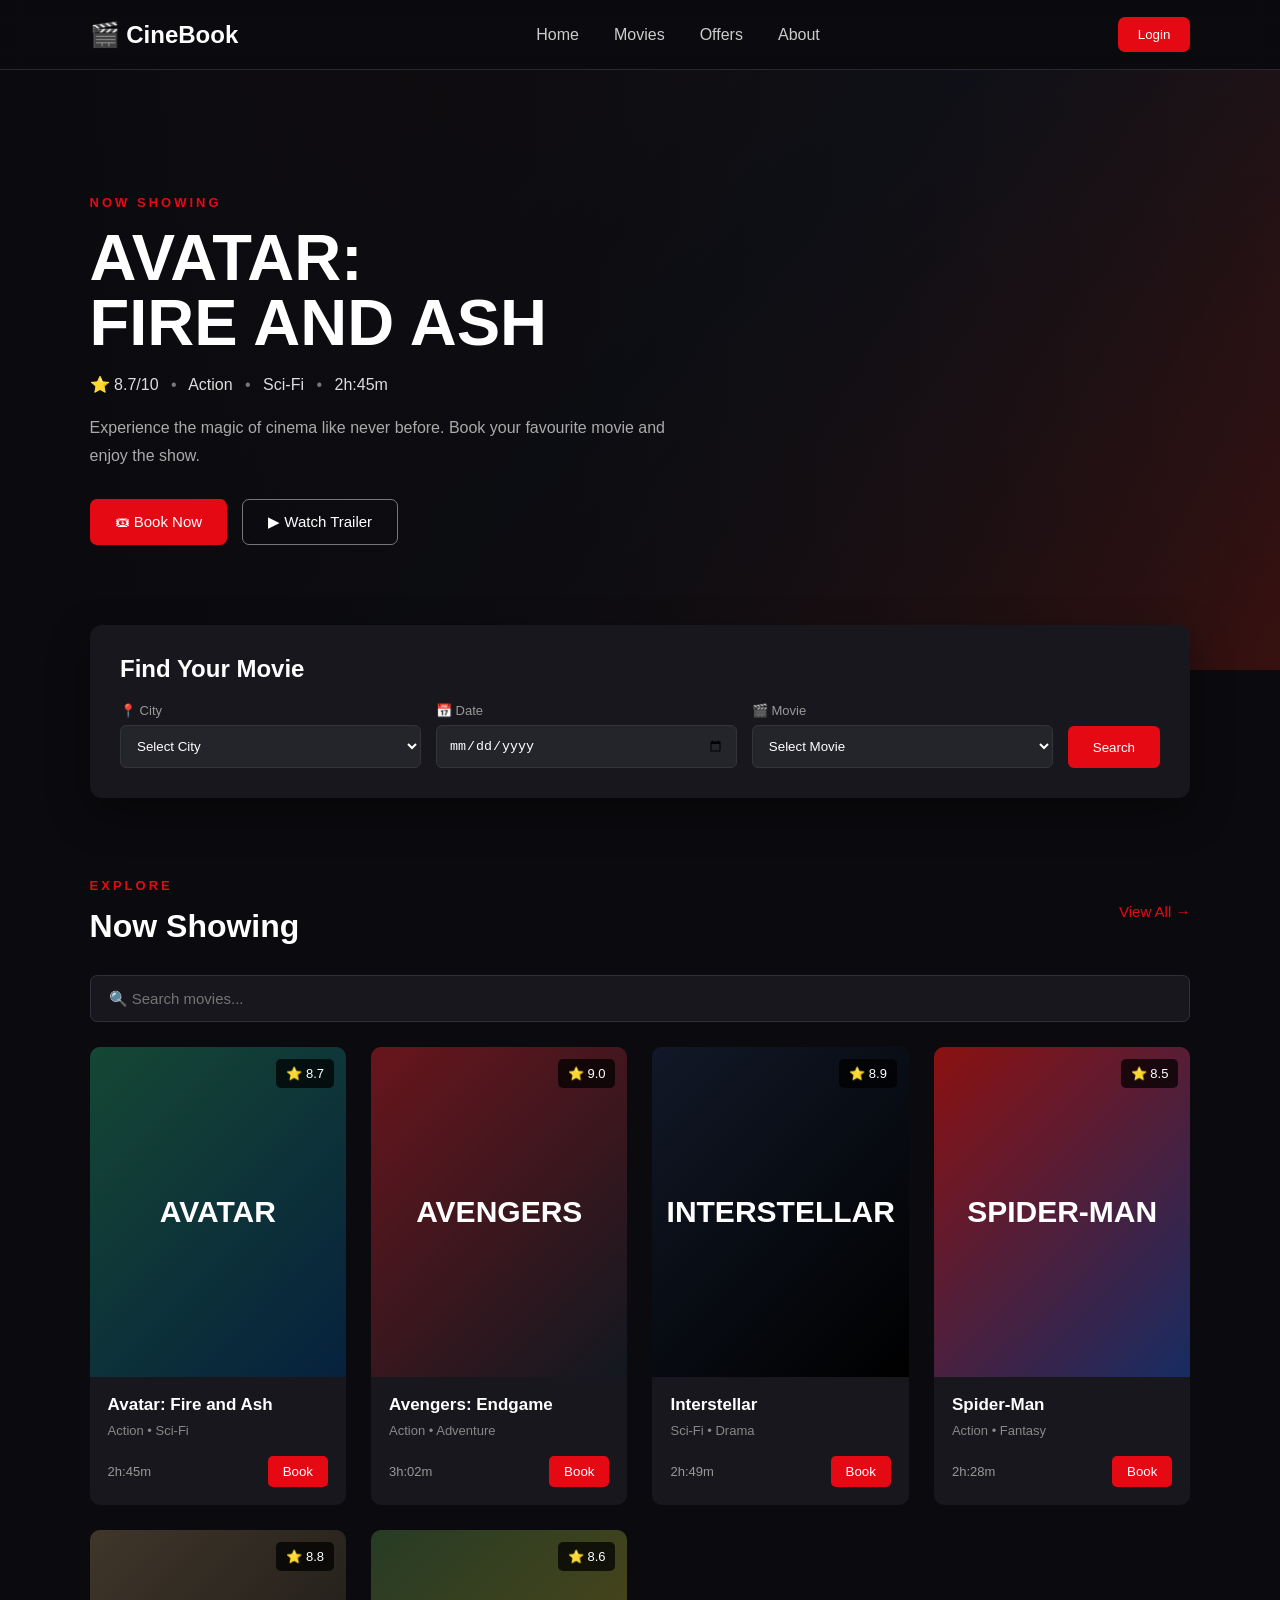
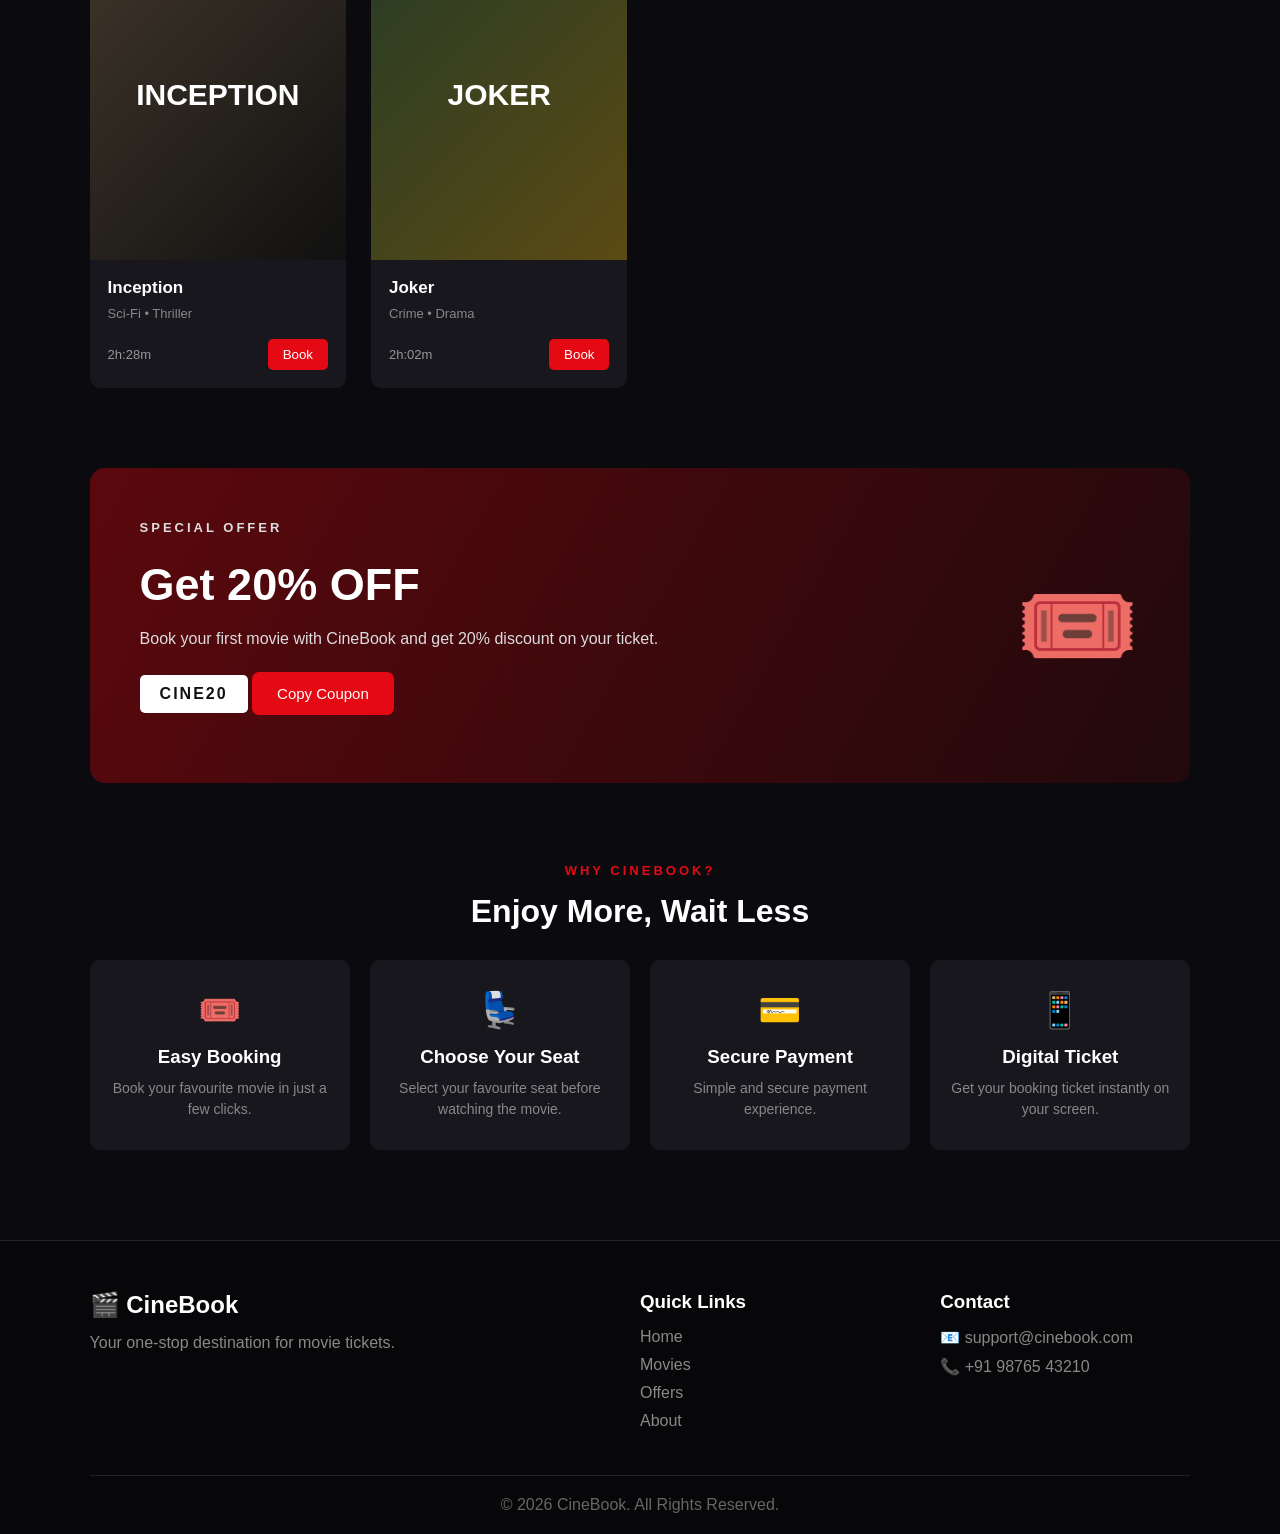
==== index.html @ d0bd79cc "Restart project" ====
<!DOCTYPE html>
<html lang="en">
<head>
    <meta charset="UTF-8">
    <meta name="viewport" content="width=device-width, initial-scale=1.0">
    <title>CineBook - Movie Booking</title>

    <link rel="stylesheet" href="style.css">
</head>

<body>

    <!-- Navbar -->
    <header>
        <nav class="navbar">

            <div class="logo">
                🎬 CineBook
            </div>

            <div class="nav-links" id="navLinks">
                <a href="#home">Home</a>
                <a href="#movies">Movies</a>
                <a href="#offers">Offers</a>
                <a href="#about">About</a>
            </div>

            <div class="nav-right">
                <button class="login-btn">Login</button>

                <button class="menu-btn" onclick="toggleMenu()">
                    ☰
                </button>
            </div>

        </nav>
    </header>


    <!-- Hero Section -->
    <section class="hero" id="home">

        <div class="hero-content">

            <p class="small-title">NOW SHOWING</p>

            <h1>AVATAR:<br>FIRE AND ASH</h1>

            <div class="movie-info">
                ⭐ 8.7/10
                <span>•</span>
                Action
                <span>•</span>
                Sci-Fi
                <span>•</span>
                2h:45m
            </div>

            <p class="hero-text">
                Experience the magic of cinema like never before.
                Book your favourite movie and enjoy the show.
            </p>

            <div class="hero-buttons">
                <button class="primary-btn" onclick="bookMovie('Avatar: Fire and Ash')">
                    🎟 Book Now
                </button>

                <button class="secondary-btn" onclick="openTrailer()">
                    ▶ Watch Trailer
                </button>
            </div>

        </div>

    </section>


    <!-- Search Section -->
    <section class="search-section">

        <h2>Find Your Movie</h2>

        <div class="search-box">

            <div class="input-group">
                <label>📍 City</label>
                <select id="city">
                    <option value="">Select City</option>
                    <option>Bhagalpur</option>
                    <option>Patna</option>
                    <option>Delhi</option>
                    <option>Mumbai</option>
                    <option>Bangalore</option>
                </select>
            </div>


            <div class="input-group">
                <label>📅 Date</label>
                <input type="date" id="date">
            </div>


            <div class="input-group">
                <label>🎬 Movie</label>
                <select id="movieSelect">
                    <option value="">Select Movie</option>
                    <option>Avatar: Fire and Ash</option>
                    <option>Avengers: Endgame</option>
                    <option>Interstellar</option>
                    <option>Spider-Man</option>
                    <option>Inception</option>
                    <option>Joker</option>
                </select>
            </div>


            <button class="search-btn" onclick="findMovie()">
                Search
            </button>

        </div>

    </section>


    <!-- Movies Section -->
    <section class="movies-section" id="movies">

        <div class="section-heading">

            <div>
                <p class="section-small">EXPLORE</p>
                <h2>Now Showing</h2>
            </div>

            <button class="view-all" onclick="showAllMovies()">
                View All →
            </button>

        </div>


        <!-- Movie Search -->
        <div class="movie-search">
            <input
                type="text"
                id="movieSearch"
                placeholder="🔍 Search movies..."
                onkeyup="searchMovies()"
            >
        </div>


        <div class="movie-grid" id="movieGrid">


            <!-- Movie 1 -->
            <div class="movie-card" data-name="Avatar Fire and Ash">

                <div class="poster">

                    <div class="poster-image avatar">
                        <span>AVATAR</span>
                    </div>

                    <div class="rating">
                        ⭐ 8.7
                    </div>

                </div>

                <div class="movie-details">

                    <h3>Avatar: Fire and Ash</h3>

                    <p>Action • Sci-Fi</p>

                    <div class="card-bottom">

                        <span>2h:45m</span>

                        <button onclick="bookMovie('Avatar: Fire and Ash')">
                            Book
                        </button>

                    </div>

                </div>

            </div>


            <!-- Movie 2 -->
            <div class="movie-card" data-name="Avengers Endgame">

                <div class="poster">

                    <div class="poster-image avengers">
                        <span>AVENGERS</span>
                    </div>

                    <div class="rating">
                        ⭐ 9.0
                    </div>

                </div>

                <div class="movie-details">

                    <h3>Avengers: Endgame</h3>

                    <p>Action • Adventure</p>

                    <div class="card-bottom">

                        <span>3h:02m</span>

                        <button onclick="bookMovie('Avengers: Endgame')">
                            Book
                        </button>

                    </div>

                </div>

            </div>


            <!-- Movie 3 -->
            <div class="movie-card" data-name="Interstellar">

                <div class="poster">

                    <div class="poster-image interstellar">
                        <span>INTERSTELLAR</span>
                    </div>

                    <div class="rating">
                        ⭐ 8.9
                    </div>

                </div>

                <div class="movie-details">

                    <h3>Interstellar</h3>

                    <p>Sci-Fi • Drama</p>

                    <div class="card-bottom">

                        <span>2h:49m</span>

                        <button onclick="bookMovie('Interstellar')">
                            Book
                        </button>

                    </div>

                </div>

            </div>


            <!-- Movie 4 -->
            <div class="movie-card" data-name="Spider Man">

                <div class="poster">

                    <div class="poster-image spiderman">
                        <span>SPIDER-MAN</span>
                    </div>

                    <div class="rating">
                        ⭐ 8.5
                    </div>

                </div>

                <div class="movie-details">

                    <h3>Spider-Man</h3>

                    <p>Action • Fantasy</p>

                    <div class="card-bottom">

                        <span>2h:28m</span>

                        <button onclick="bookMovie('Spider-Man')">
                            Book
                        </button>

                    </div>

                </div>

            </div>


            <!-- Movie 5 -->
            <div class="movie-card" data-name="Inception">

                <div class="poster">

                    <div class="poster-image inception">
                        <span>INCEPTION</span>
                    </div>

                    <div class="rating">
                        ⭐ 8.8
                    </div>

                </div>

                <div class="movie-details">

                    <h3>Inception</h3>

                    <p>Sci-Fi • Thriller</p>

                    <div class="card-bottom">

                        <span>2h:28m</span>

                        <button onclick="bookMovie('Inception')">
                            Book
                        </button>

                    </div>

                </div>

            </div>


            <!-- Movie 6 -->
            <div class="movie-card" data-name="Joker">

                <div class="poster">

                    <div class="poster-image joker">
                        <span>JOKER</span>
                    </div>

                    <div class="rating">
                        ⭐ 8.6
                    </div>

                </div>

                <div class="movie-details">

                    <h3>Joker</h3>

                    <p>Crime • Drama</p>

                    <div class="card-bottom">

                        <span>2h:02m</span>

                        <button onclick="bookMovie('Joker')">
                            Book
                        </button>

                    </div>

                </div>

            </div>

        </div>

    </section>


    <!-- Offers -->
    <section class="offers-section" id="offers">

        <div class="offer-content">

            <p class="section-small">SPECIAL OFFER</p>

            <h2>Get 20% OFF</h2>

            <p>
                Book your first movie with CineBook and get
                20% discount on your ticket.
            </p>

            <div class="coupon">
                CINE20
            </div>

            <button class="primary-btn" onclick="copyCoupon()">
                Copy Coupon
            </button>

        </div>

        <div class="offer-icon">
            🎟️
        </div>

    </section>


    <!-- Why CineBook -->
    <section class="features" id="about">

        <div class="section-heading center">

            <div>
                <p class="section-small">WHY CINEBOOK?</p>
                <h2>Enjoy More, Wait Less</h2>
            </div>

        </div>


        <div class="feature-grid">

            <div class="feature-card">
                <div>🎟️</div>
                <h3>Easy Booking</h3>
                <p>
                    Book your favourite movie in just a few clicks.
                </p>
            </div>


            <div class="feature-card">
                <div>💺</div>
                <h3>Choose Your Seat</h3>
                <p>
                    Select your favourite seat before watching the movie.
                </p>
            </div>


            <div class="feature-card">
                <div>💳</div>
                <h3>Secure Payment</h3>
                <p>
                    Simple and secure payment experience.
                </p>
            </div>


            <div class="feature-card">
                <div>📱</div>
                <h3>Digital Ticket</h3>
                <p>
                    Get your booking ticket instantly on your screen.
                </p>
            </div>

        </div>

    </section>


    <!-- Footer -->
    <footer>

        <div class="footer-content">

            <div>
                <h2>🎬 CineBook</h2>

                <p>
                    Your one-stop destination for movie tickets.
                </p>
            </div>


            <div>
                <h3>Quick Links</h3>

                <a href="#home">Home</a>
                <a href="#movies">Movies</a>
                <a href="#offers">Offers</a>
                <a href="#about">About</a>
            </div>


            <div>
                <h3>Contact</h3>

                <p>📧 support@cinebook.com</p>
                <p>📞 +91 98765 43210</p>
            </div>

        </div>


        <div class="copyright">
            © 2026 CineBook. All Rights Reserved.
        </div>

    </footer>


    <!-- Trailer Popup -->
    <div class="modal" id="trailerModal">

        <div class="modal-content">

            <button class="close-btn" onclick="closeTrailer()">
                ×
            </button>

            <div class="trailer-box">
                ▶
            </div>

            <h2>Avatar: Fire and Ash</h2>

            <p>
                Trailer preview will be available here.
            </p>

        </div>

    </div>


    <script src="script.js"></script>

</body>
</html>
---- style.css ----
* {
    margin: 0;
    padding: 0;
    box-sizing: border-box;
}

html {
    scroll-behavior: smooth;
}

body {
    font-family: Arial, sans-serif;
    background: #0b0b0f;
    color: white;
}


/* Navbar */

header {
    position: sticky;
    top: 0;
    z-index: 1000;
    background: #0b0b0fee;
    backdrop-filter: blur(10px);
}

.navbar {
    height: 70px;
    display: flex;
    align-items: center;
    justify-content: space-between;
    padding: 0 7%;
    border-bottom: 1px solid #29292f;
}

.logo {
    font-size: 24px;
    font-weight: bold;
}

.nav-links {
    display: flex;
    gap: 35px;
}

.nav-links a {
    color: #cccccc;
    text-decoration: none;
    transition: 0.3s;
}

.nav-links a:hover {
    color: #e50914;
}

.nav-right {
    display: flex;
    align-items: center;
    gap: 15px;
}

.login-btn {
    background: #e50914;
    border: none;
    color: white;
    padding: 10px 20px;
    border-radius: 7px;
    cursor: pointer;
}

.menu-btn {
    display: none;
    background: none;
    border: none;
    color: white;
    font-size: 25px;
    cursor: pointer;
}


/* Hero */

.hero {
    min-height: 600px;
    display: flex;
    align-items: center;
    padding: 80px 7%;

    background:
        linear-gradient(
            90deg,
            #0b0b0f 5%,
            #0b0b0fcc 45%,
            #0b0b0f33 100%
        ),
        linear-gradient(
            135deg,
            #30140e,
            #11151d 50%,
            #42120f
        );
}

.hero-content {
    max-width: 600px;
}

.small-title,
.section-small {
    color: #e50914;
    font-size: 13px;
    font-weight: bold;
    letter-spacing: 3px;
    margin-bottom: 15px;
}

.hero h1 {
    font-size: 65px;
    line-height: 1;
    margin-bottom: 20px;
}

.movie-info {
    color: #dddddd;
    margin-bottom: 20px;
}

.movie-info span {
    margin: 0 8px;
    color: #777777;
}

.hero-text {
    color: #aaaaaa;
    line-height: 1.7;
    margin-bottom: 30px;
}

.hero-buttons {
    display: flex;
    gap: 15px;
}

.primary-btn,
.secondary-btn {
    padding: 13px 25px;
    border-radius: 7px;
    cursor: pointer;
    font-size: 15px;
}

.primary-btn {
    background: #e50914;
    color: white;
    border: none;
}

.primary-btn:hover {
    background: #b80710;
}

.secondary-btn {
    background: transparent;
    color: white;
    border: 1px solid #777777;
}

.secondary-btn:hover {
    background: white;
    color: black;
}


/* Search */

.search-section {
    width: 86%;
    max-width: 1100px;
    margin: -45px auto 80px;
    background: #17171d;
    padding: 30px;
    border-radius: 12px;
    position: relative;
    box-shadow: 0 15px 40px #00000066;
}

.search-section h2 {
    margin-bottom: 20px;
}

.search-box {
    display: grid;
    grid-template-columns: 1fr 1fr 1fr auto;
    gap: 15px;
}

.input-group label {
    display: block;
    color: #999999;
    font-size: 13px;
    margin-bottom: 7px;
}

.input-group select,
.input-group input {
    width: 100%;
    background: #24242b;
    color: white;
    border: 1px solid #33333a;
    padding: 12px;
    border-radius: 6px;
}

.search-btn {
    align-self: end;
    height: 42px;
    background: #e50914;
    border: none;
    color: white;
    padding: 0 25px;
    border-radius: 6px;
    cursor: pointer;
}


/* Movies */

.movies-section {
    width: 86%;
    max-width: 1200px;
    margin: auto;
    padding-bottom: 80px;
}

.section-heading {
    display: flex;
    justify-content: space-between;
    align-items: center;
    margin-bottom: 30px;
}

.section-heading h2 {
    font-size: 32px;
}

.view-all {
    background: transparent;
    border: none;
    color: #e50914;
    cursor: pointer;
    font-size: 15px;
}

.movie-search {
    margin-bottom: 25px;
}

.movie-search input {
    width: 100%;
    background: #17171d;
    color: white;
    border: 1px solid #303038;
    padding: 14px 18px;
    border-radius: 7px;
    font-size: 15px;
    outline: none;
}

.movie-grid {
    display: grid;
    grid-template-columns: repeat(4, 1fr);
    gap: 25px;
}

.movie-card {
    background: #17171d;
    border-radius: 10px;
    overflow: hidden;
    transition: 0.3s;
}

.movie-card:hover {
    transform: translateY(-8px);
    box-shadow: 0 15px 30px #00000066;
}

.poster {
    position: relative;
}

.poster-image {
    height: 330px;
    display: flex;
    align-items: center;
    justify-content: center;
    text-align: center;
    font-size: 30px;
    font-weight: bold;
    padding: 20px;
}

.avatar {
    background: linear-gradient(135deg, #154734, #06213d);
}

.avengers {
    background: linear-gradient(135deg, #69151c, #121820);
}

.interstellar {
    background: linear-gradient(135deg, #111827, #000000);
}

.spiderman {
    background: linear-gradient(135deg, #8b1111, #172c63);
}

.inception {
    background: linear-gradient(135deg, #40362a, #111111);
}

.joker {
    background: linear-gradient(135deg, #273c25, #5b4a14);
}

.rating {
    position: absolute;
    top: 12px;
    right: 12px;
    background: #000000bb;
    padding: 7px 10px;
    border-radius: 5px;
    font-size: 13px;
}

.movie-details {
    padding: 18px;
}

.movie-details h3 {
    margin-bottom: 8px;
    font-size: 17px;
}

.movie-details p {
    color: #888888;
    font-size: 13px;
}

.card-bottom {
    margin-top: 18px;
    display: flex;
    justify-content: space-between;
    align-items: center;
}

.card-bottom span {
    color: #999999;
    font-size: 13px;
}

.card-bottom button {
    background: #e50914;
    color: white;
    border: none;
    padding: 8px 15px;
    border-radius: 5px;
    cursor: pointer;
}


/* Offers */

.offers-section {
    width: 86%;
    max-width: 1200px;
    margin: 0 auto 80px;
    padding: 50px;
    background: linear-gradient(120deg, #5b080d, #21090c);
    border-radius: 15px;

    display: flex;
    justify-content: space-between;
    align-items: center;
}

.offer-content {
    max-width: 600px;
}

.offer-content h2 {
    font-size: 45px;
    margin-bottom: 15px;
}

.offer-content p {
    color: #dddddd;
    line-height: 1.6;
    margin-bottom: 20px;
}

.coupon {
    display: inline-block;
    background: white;
    color: #111111;
    padding: 10px 20px;
    border-radius: 5px;
    font-weight: bold;
    letter-spacing: 2px;
    margin-bottom: 20px;
}

.offer-icon {
    font-size: 100px;
}


/* Features */

.features {
    width: 86%;
    max-width: 1200px;
    margin: auto;
    padding-bottom: 90px;
}

.center {
    justify-content: center;
    text-align: center;
}

.feature-grid {
    display: grid;
    grid-template-columns: repeat(4, 1fr);
    gap: 20px;
}

.feature-card {
    background: #17171d;
    padding: 30px 20px;
    text-align: center;
    border-radius: 10px;
}

.feature-card > div {
    font-size: 35px;
    margin-bottom: 15px;
}

.feature-card h3 {
    margin-bottom: 10px;
}

.feature-card p {
    color: #888888;
    line-height: 1.5;
    font-size: 14px;
}


/* Footer */

footer {
    background: #070709;
    border-top: 1px solid #25252a;
    padding: 50px 7% 20px;
}

.footer-content {
    display: grid;
    grid-template-columns: 2fr 1fr 1fr;
    gap: 50px;
}

.footer-content h2 {
    margin-bottom: 15px;
}

.footer-content h3 {
    margin-bottom: 15px;
}

.footer-content p,
.footer-content a {
    color: #888888;
    margin-bottom: 10px;
    display: block;
    text-decoration: none;
}

.footer-content a:hover {
    color: #e50914;
}

.copyright {
    border-top: 1px solid #222222;
    margin-top: 35px;
    padding-top: 20px;
    text-align: center;
    color: #666666;
}


/* Modal */

.modal {
    display: none;
    position: fixed;
    z-index: 2000;
    inset: 0;
    background: #000000dd;

    align-items: center;
    justify-content: center;
}

.modal-content {
    background: #17171d;
    width: 90%;
    max-width: 700px;
    padding: 30px;
    border-radius: 12px;
    position: relative;
}

.close-btn {
    position: absolute;
    right: 15px;
    top: 10px;
    background: none;
    border: none;
    color: white;
    font-size: 30px;
    cursor: pointer;
}

.trailer-box {
    height: 350px;
    background: #050505;
    display: flex;
    align-items: center;
    justify-content: center;
    font-size: 70px;
    margin-bottom: 20px;
}


/* Responsive */

@media (max-width: 900px) {

    .nav-links {
        display: none;
        position: absolute;
        top: 70px;
        left: 0;
        width: 100%;
        background: #111116;
        flex-direction: column;
        padding: 25px;
        gap: 20px;
    }

    .nav-links.active {
        display: flex;
    }

    .menu-btn {
        display: block;
    }

    .hero h1 {
        font-size: 48px;
    }

    .search-box {
        grid-template-columns: 1fr 1fr;
    }

    .movie-grid {
        grid-template-columns: repeat(2, 1fr);
    }

    .feature-grid {
        grid-template-columns: repeat(2, 1fr);
    }
}


@media (max-width: 600px) {

    .navbar {
        padding: 0 5%;
    }

    .login-btn {
        display: none;
    }

    .hero {
        min-height: 550px;
        padding: 60px 5%;
    }

    .hero h1 {
        font-size: 38px;
    }

    .hero-buttons {
        flex-direction: column;
    }

    .search-section {
        width: 90%;
        margin-top: -30px;
    }

    .search-box {
        grid-template-columns: 1fr;
    }

    .movies-section,
    .features {
        width: 90%;
    }

    .movie-grid {
        grid-template-columns: 1fr 1fr;
        gap: 12px;
    }

    .poster-image {
        height: 240px;
        font-size: 20px;
    }

    .movie-details {
        padding: 12px;
    }

    .movie-details h3 {
        font-size: 14px;
    }

    .offers-section {
        width: 90%;
        padding: 30px;
    }

    .offer-content h2 {
        font-size: 35px;
    }

    .offer-icon {
        display: none;
    }

    .feature-grid {
        grid-template-columns: 1fr;
    }

    .footer-content {
        grid-template-columns: 1fr;
    }
}
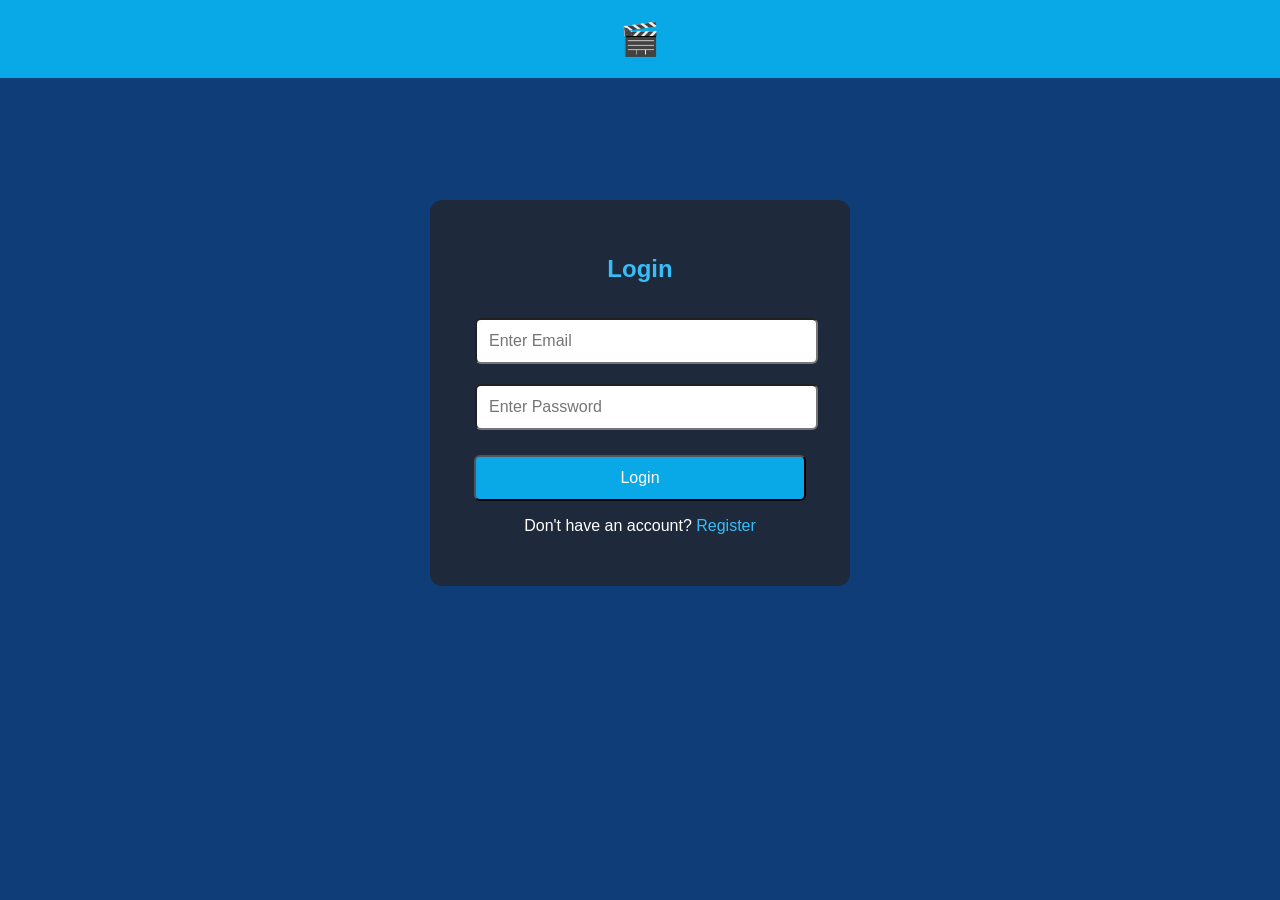
==== commit b6a4746e: "Create index.html" ====
--- a/index.html
+++ b/index.html
@@ -3,531 +3,99 @@
 <head>
     <meta charset="UTF-8">
     <meta name="viewport" content="width=device-width, initial-scale=1.0">
-    <title>CineBook - Movie Booking</title>
+    <title>Login-movie booking and reviews</title>
 
-    <link rel="stylesheet" href="style.css">
+    <style>
+        body {
+            margin: 0;  /*removes default space around the webpage*/
+            font-family: Arial, sans-serif;   /*sets font style of the webpage*/
+            background-color: #0F3D78;   /*it sets main webpage background to darkblue*/
+            color: white;    /*it sets text colour to white*/
+        }
+
+        header {
+            background-color: #08A9E6;   
+            text-align: center;
+            padding: 20px;   /*it sets 20px of space inside the header ,around its content*/
+        }
+        header h1 {margin:0}   /*removes default margin around the heading*/
+
+        .login-container { /*its main purpose is to place the login box at the center of the webpage*/
+            display: flex;  /* */
+            justify-content: center; /* it places login box horizontally center */
+            align-items: center;  /*vertically center*/
+            min-height: 70vh; /* vh-viewport heught ,it sets 70 percent of the browser height*/
+        }
+
+        .login-box {
+            background-color: #1E293B;
+            width: 350px;
+            padding: 35px;
+            border-radius: 12px;  /*it makes corners of the box rounded*/ 
+            text-align: center;
+        }
+
+        .login-box h2 {
+            color: #38BDF8;
+            margin-bottom: 25px;  /*it sets 25px of space below h2 to seperate it from email field*/
+        }
+
+        .login-box input {
+            width: 90%;
+            padding: 12px;
+            margin: 10px;  /*gives 10 px of space between the input fields */  
+            border-radius: 6px;  
+            font-size: 16px;}
+
+        .login-box button {
+            width: 95%;
+            padding: 12px;
+            margin-top: 15px;
+            background-color: #08A9E6;
+            color: white;
+            border-radius: 6px;
+            font-size: 16px;
+            cursor: pointer;
+        }
+
+        .login-box button:hover {
+            background-color: #38BDF8;  /*if we move cursor over the button it changes its colour */
+        }
+
+        .login-box a {
+            color: #38BDF8;
+            text-decoration: none; /*removes underline from the link */
+        }
+    </style>
 </head>
 
 <body>
 
-    <!-- Navbar -->
     <header>
-        <nav class="navbar">
-
-            <div class="logo">
-                🎬 CineBook
-            </div>
-
-            <div class="nav-links" id="navLinks">
-                <a href="#home">Home</a>
-                <a href="#movies">Movies</a>
-                <a href="#offers">Offers</a>
-                <a href="#about">About</a>
-            </div>
-
-            <div class="nav-right">
-                <button class="login-btn">Login</button>
-
-                <button class="menu-btn" onclick="toggleMenu()">
-                    ☰
-                </button>
-            </div>
-
-        </nav>
+       <h1>🎬</h1>
     </header>
 
+    <div class="login-container">
 
-    <!-- Hero Section -->
-    <section class="hero" id="home">
+        <div class="login-box">
 
-        <div class="hero-content">
+            <h2>Login</h2>
 
-            <p class="small-title">NOW SHOWING</p>
+            <form>
+                <input type="email" placeholder="Enter Email" required>
 
-            <h1>AVATAR:<br>FIRE AND ASH</h1>
+                <input type="password" placeholder="Enter Password" required>
 
-            <div class="movie-info">
-                ⭐ 8.7/10
-                <span>•</span>
-                Action
-                <span>•</span>
-                Sci-Fi
-                <span>•</span>
-                2h:45m
-            </div>
+                <button type="submit">Login</button>
+            </form>
 
-            <p class="hero-text">
-                Experience the magic of cinema like never before.
-                Book your favourite movie and enjoy the show.
-            </p>
-
-            <div class="hero-buttons">
-                <button class="primary-btn" onclick="bookMovie('Avatar: Fire and Ash')">
-                    🎟 Book Now
-                </button>
-
-                <button class="secondary-btn" onclick="openTrailer()">
-                    ▶ Watch Trailer
-                </button>
-            </div>
-
-        </div>
-
-    </section>
-
-
-    <!-- Search Section -->
-    <section class="search-section">
-
-        <h2>Find Your Movie</h2>
-
-        <div class="search-box">
-
-            <div class="input-group">
-                <label>📍 City</label>
-                <select id="city">
-                    <option value="">Select City</option>
-                    <option>Bhagalpur</option>
-                    <option>Patna</option>
-                    <option>Delhi</option>
-                    <option>Mumbai</option>
-                    <option>Bangalore</option>
-                </select>
-            </div>
-
-
-            <div class="input-group">
-                <label>📅 Date</label>
-                <input type="date" id="date">
-            </div>
-
-
-            <div class="input-group">
-                <label>🎬 Movie</label>
-                <select id="movieSelect">
-                    <option value="">Select Movie</option>
-                    <option>Avatar: Fire and Ash</option>
-                    <option>Avengers: Endgame</option>
-                    <option>Interstellar</option>
-                    <option>Spider-Man</option>
-                    <option>Inception</option>
-                    <option>Joker</option>
-                </select>
-            </div>
-
-
-            <button class="search-btn" onclick="findMovie()">
-                Search
-            </button>
-
-        </div>
-
-    </section>
-
-
-    <!-- Movies Section -->
-    <section class="movies-section" id="movies">
-
-        <div class="section-heading">
-
-            <div>
-                <p class="section-small">EXPLORE</p>
-                <h2>Now Showing</h2>
-            </div>
-
-            <button class="view-all" onclick="showAllMovies()">
-                View All →
-            </button>
-
-        </div>
-
-
-        <!-- Movie Search -->
-        <div class="movie-search">
-            <input
-                type="text"
-                id="movieSearch"
-                placeholder="🔍 Search movies..."
-                onkeyup="searchMovies()"
-            >
-        </div>
-
-
-        <div class="movie-grid" id="movieGrid">
-
-
-            <!-- Movie 1 -->
-            <div class="movie-card" data-name="Avatar Fire and Ash">
-
-                <div class="poster">
-
-                    <div class="poster-image avatar">
-                        <span>AVATAR</span>
-                    </div>
-
-                    <div class="rating">
-                        ⭐ 8.7
-                    </div>
-
-                </div>
-
-                <div class="movie-details">
-
-                    <h3>Avatar: Fire and Ash</h3>
-
-                    <p>Action • Sci-Fi</p>
-
-                    <div class="card-bottom">
-
-                        <span>2h:45m</span>
-
-                        <button onclick="bookMovie('Avatar: Fire and Ash')">
-                            Book
-                        </button>
-
-                    </div>
-
-                </div>
-
-            </div>
-
-
-            <!-- Movie 2 -->
-            <div class="movie-card" data-name="Avengers Endgame">
-
-                <div class="poster">
-
-                    <div class="poster-image avengers">
-                        <span>AVENGERS</span>
-                    </div>
-
-                    <div class="rating">
-                        ⭐ 9.0
-                    </div>
-
-                </div>
-
-                <div class="movie-details">
-
-                    <h3>Avengers: Endgame</h3>
-
-                    <p>Action • Adventure</p>
-
-                    <div class="card-bottom">
-
-                        <span>3h:02m</span>
-
-                        <button onclick="bookMovie('Avengers: Endgame')">
-                            Book
-                        </button>
-
-                    </div>
-
-                </div>
-
-            </div>
-
-
-            <!-- Movie 3 -->
-            <div class="movie-card" data-name="Interstellar">
-
-                <div class="poster">
-
-                    <div class="poster-image interstellar">
-                        <span>INTERSTELLAR</span>
-                    </div>
-
-                    <div class="rating">
-                        ⭐ 8.9
-                    </div>
-
-                </div>
-
-                <div class="movie-details">
-
-                    <h3>Interstellar</h3>
-
-                    <p>Sci-Fi • Drama</p>
-
-                    <div class="card-bottom">
-
-                        <span>2h:49m</span>
-
-                        <button onclick="bookMovie('Interstellar')">
-                            Book
-                        </button>
-
-                    </div>
-
-                </div>
-
-            </div>
-
-
-            <!-- Movie 4 -->
-            <div class="movie-card" data-name="Spider Man">
-
-                <div class="poster">
-
-                    <div class="poster-image spiderman">
-                        <span>SPIDER-MAN</span>
-                    </div>
-
-                    <div class="rating">
-                        ⭐ 8.5
-                    </div>
-
-                </div>
-
-                <div class="movie-details">
-
-                    <h3>Spider-Man</h3>
-
-                    <p>Action • Fantasy</p>
-
-                    <div class="card-bottom">
-
-                        <span>2h:28m</span>
-
-                        <button onclick="bookMovie('Spider-Man')">
-                            Book
-                        </button>
-
-                    </div>
-
-                </div>
-
-            </div>
-
-
-            <!-- Movie 5 -->
-            <div class="movie-card" data-name="Inception">
-
-                <div class="poster">
-
-                    <div class="poster-image inception">
-                        <span>INCEPTION</span>
-                    </div>
-
-                    <div class="rating">
-                        ⭐ 8.8
-                    </div>
-
-                </div>
-
-                <div class="movie-details">
-
-                    <h3>Inception</h3>
-
-                    <p>Sci-Fi • Thriller</p>
-
-                    <div class="card-bottom">
-
-                        <span>2h:28m</span>
-
-                        <button onclick="bookMovie('Inception')">
-                            Book
-                        </button>
-
-                    </div>
-
-                </div>
-
-            </div>
-
-
-            <!-- Movie 6 -->
-            <div class="movie-card" data-name="Joker">
-
-                <div class="poster">
-
-                    <div class="poster-image joker">
-                        <span>JOKER</span>
-                    </div>
-
-                    <div class="rating">
-                        ⭐ 8.6
-                    </div>
-
-                </div>
-
-                <div class="movie-details">
-
-                    <h3>Joker</h3>
-
-                    <p>Crime • Drama</p>
-
-                    <div class="card-bottom">
-
-                        <span>2h:02m</span>
-
-                        <button onclick="bookMovie('Joker')">
-                            Book
-                        </button>
-
-                    </div>
-
-                </div>
-
-            </div>
-
-        </div>
-
-    </section>
-
-
-    <!-- Offers -->
-    <section class="offers-section" id="offers">
-
-        <div class="offer-content">
-
-            <p class="section-small">SPECIAL OFFER</p>
-
-            <h2>Get 20% OFF</h2>
-
-            <p>
-                Book your first movie with CineBook and get
-                20% discount on your ticket.
-            </p>
-
-            <div class="coupon">
-                CINE20
-            </div>
-
-            <button class="primary-btn" onclick="copyCoupon()">
-                Copy Coupon
-            </button>
-
-        </div>
-
-        <div class="offer-icon">
-            🎟️
-        </div>
-
-    </section>
-
-
-    <!-- Why CineBook -->
-    <section class="features" id="about">
-
-        <div class="section-heading center">
-
-            <div>
-                <p class="section-small">WHY CINEBOOK?</p>
-                <h2>Enjoy More, Wait Less</h2>
-            </div>
-
-        </div>
-
-
-        <div class="feature-grid">
-
-            <div class="feature-card">
-                <div>🎟️</div>
-                <h3>Easy Booking</h3>
-                <p>
-                    Book your favourite movie in just a few clicks.
-                </p>
-            </div>
-
-
-            <div class="feature-card">
-                <div>💺</div>
-                <h3>Choose Your Seat</h3>
-                <p>
-                    Select your favourite seat before watching the movie.
-                </p>
-            </div>
-
-
-            <div class="feature-card">
-                <div>💳</div>
-                <h3>Secure Payment</h3>
-                <p>
-                    Simple and secure payment experience.
-                </p>
-            </div>
-
-
-            <div class="feature-card">
-                <div>📱</div>
-                <h3>Digital Ticket</h3>
-                <p>
-                    Get your booking ticket instantly on your screen.
-                </p>
-            </div>
-
-        </div>
-
-    </section>
-
-
-    <!-- Footer -->
-    <footer>
-
-        <div class="footer-content">
-
-            <div>
-                <h2>🎬 CineBook</h2>
-
-                <p>
-                    Your one-stop destination for movie tickets.
-                </p>
-            </div>
-
-
-            <div>
-                <h3>Quick Links</h3>
-
-                <a href="#home">Home</a>
-                <a href="#movies">Movies</a>
-                <a href="#offers">Offers</a>
-                <a href="#about">About</a>
-            </div>
-
-
-            <div>
-                <h3>Contact</h3>
-
-                <p>📧 support@cinebook.com</p>
-                <p>📞 +91 98765 43210</p>
-            </div>
-
-        </div>
-
-
-        <div class="copyright">
-            © 2026 CineBook. All Rights Reserved.
-        </div>
-
-    </footer>
-
-
-    <!-- Trailer Popup -->
-    <div class="modal" id="trailerModal">
-
-        <div class="modal-content">
-
-            <button class="close-btn" onclick="closeTrailer()">
-                ×
-            </button>
-
-            <div class="trailer-box">
-                ▶
-            </div>
-
-            <h2>Avatar: Fire and Ash</h2>
-
-            <p>
-                Trailer preview will be available here.
+            <p>Don't have an account?
+                <a href="#">Register</a>
             </p>
 
         </div>
 
     </div>
 
-
-    <script src="script.js"></script>
-
 </body>
 </html>
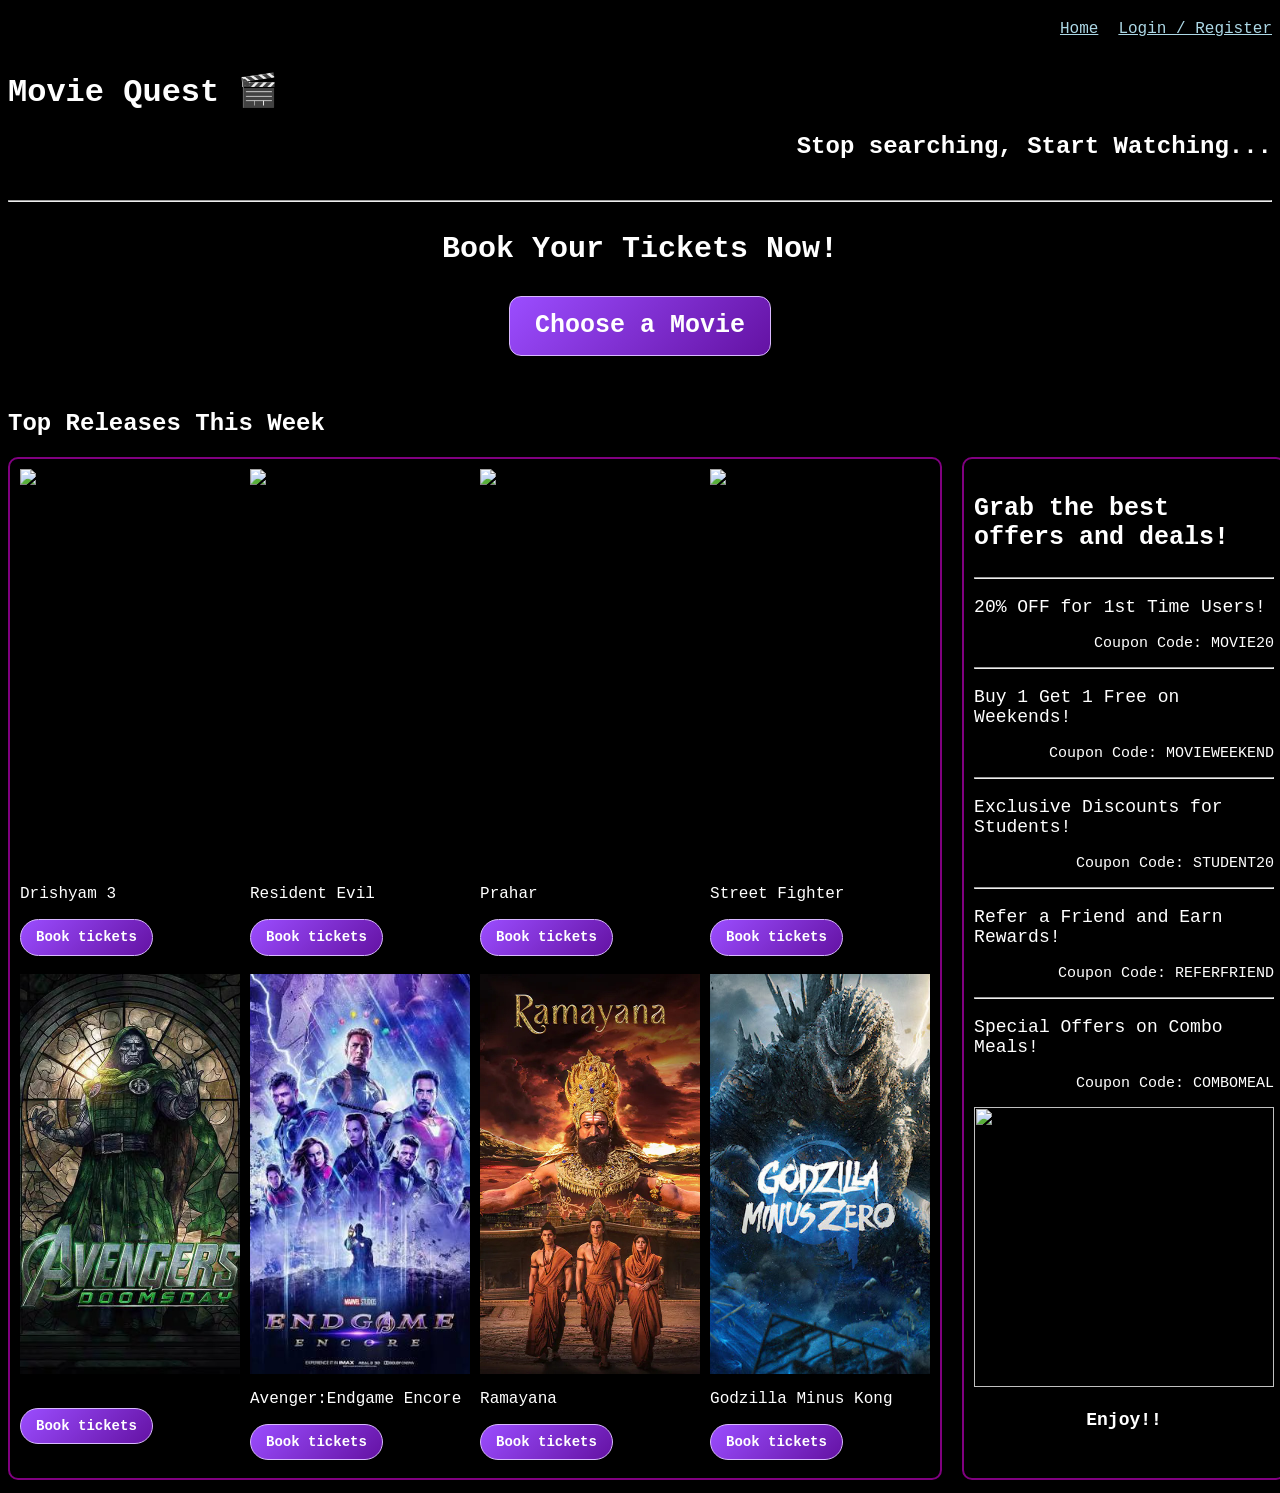
==== commit c9481554: "Rename home.html to index.html" ====
--- a/index.html
+++ b/index.html
@@ -1,101 +1,203 @@
 <!DOCTYPE html>
 <html lang="en">
-<head>
-    <meta charset="UTF-8">
-    <meta name="viewport" content="width=device-width, initial-scale=1.0">
-    <title>Login-movie booking and reviews</title>
-
-    <style>
-        body {
-            margin: 0;  /*removes default space around the webpage*/
-            font-family: Arial, sans-serif;   /*sets font style of the webpage*/
-            background-color: #0F3D78;   /*it sets main webpage background to darkblue*/
-            color: white;    /*it sets text colour to white*/
-        }
-
-        header {
-            background-color: #08A9E6;   
-            text-align: center;
-            padding: 20px;   /*it sets 20px of space inside the header ,around its content*/
-        }
-        header h1 {margin:0}   /*removes default margin around the heading*/
-
-        .login-container { /*its main purpose is to place the login box at the center of the webpage*/
-            display: flex;  /* */
-            justify-content: center; /* it places login box horizontally center */
-            align-items: center;  /*vertically center*/
-            min-height: 70vh; /* vh-viewport heught ,it sets 70 percent of the browser height*/
-        }
-
-        .login-box {
-            background-color: #1E293B;
-            width: 350px;
-            padding: 35px;
-            border-radius: 12px;  /*it makes corners of the box rounded*/ 
-            text-align: center;
-        }
-
-        .login-box h2 {
-            color: #38BDF8;
-            margin-bottom: 25px;  /*it sets 25px of space below h2 to seperate it from email field*/
-        }
-
-        .login-box input {
-            width: 90%;
-            padding: 12px;
-            margin: 10px;  /*gives 10 px of space between the input fields */  
-            border-radius: 6px;  
-            font-size: 16px;}
-
-        .login-box button {
-            width: 95%;
-            padding: 12px;
-            margin-top: 15px;
-            background-color: #08A9E6;
-            color: white;
-            border-radius: 6px;
-            font-size: 16px;
-            cursor: pointer;
-        }
-
-        .login-box button:hover {
-            background-color: #38BDF8;  /*if we move cursor over the button it changes its colour */
-        }
-
-        .login-box a {
-            color: #38BDF8;
-            text-decoration: none; /*removes underline from the link */
-        }
-    </style>
-</head>
-
-<body>
-
-    <header>
-       <h1>🎬</h1>
-    </header>
-
-    <div class="login-container">
-
-        <div class="login-box">
-
-            <h2>Login</h2>
-
-            <form>
-                <input type="email" placeholder="Enter Email" required>
-
-                <input type="password" placeholder="Enter Password" required>
-
-                <button type="submit">Login</button>
-            </form>
-
-            <p>Don't have an account?
-                <a href="#">Register</a>
-            </p>
-
+    <head>
+        <title>Movie Quest</title>
+        <style>
+            body{
+                background-color:black;
+                font-family:'Space Mono', monospace;
+            }
+            h1{
+                color:white;
+                text-align:left;
+            }
+            h2.ltheading{
+                color:white;
+                text-align:right;
+                margin-bottom:40px;
+            }
+            h2.rtheading{
+                color:white;
+                text-align:left;
+            }
+            p.b1{
+                color:white;
+                text-align:center;
+                font-size:30px;
+            }
+            .site-nav{
+                display:flex;
+                justify-content:flex-end;
+                gap:20px;
+                padding:12px 0;
+            }
+            .site-nav a{
+                color:lightblue;
+            }
+            div.content-row{
+                display:flex;
+                gap:20px;
+                margin-top:20px;
+            }
+            div.gallery{
+                flex:0 0 72%;
+                border:2px solid purple;
+                border-radius:10px;
+                padding:10px;
+                display:grid;
+                justify-content:space-between;
+                grid-template-columns: repeat(4, minmax(0, 1fr));
+                gap:10px;
+            }
+            div.imgg img{
+                flex:1;
+                min-width: 0;
+                display:block;
+                width:100%;
+                height:400px;
+                object-fit:cover;
+            }
+            p.cap{
+                color:white;
+            }
+            div.right-box{
+                flex:1;
+                border:2px solid purple;
+                border-radius:10px;
+                padding:10px;
+                color:white;
+            }
+            h3.he1{
+                font-size:25px;
+            }
+            p.p2{
+                font-size:18px;
+            }
+            p.p3{
+                text-align:right;
+                font-size:15px;
+            }
+            .book_button,
+            .movie-book-button{
+                display:inline-flex;
+                align-items:center;
+                justify-content:center;
+                padding:10px 20px;
+                border:1px solid #d9b8ff;
+                border-radius:10px;
+                background:linear-gradient(135deg, #9b4dff, #6412a3);
+                color:white;
+                font-family:'Space Mono', monospace;
+                font-size:16px;
+                font-weight:bold;
+                line-height:1.2;
+                text-decoration:none;
+                cursor:pointer;
+                transition:transform 0.18s ease, box-shadow 0.18s ease;
+            }
+            .book_button{
+                padding:14px 25px;
+                border-radius:12px;
+                font-size:25px;
+            }
+            .movie-book-button{
+                margin:0 0 8px;
+                padding:9px 15px;
+                border-radius:999px;
+                font-size:14px;
+            }
+            .book_button:hover,
+            .movie-book-button:hover{
+                transform:translateY(-2px);
+                box-shadow:0 6px 16px rgba(155, 77, 255, 0.45);
+            }
+            .book_button:focus-visible,
+            .movie-book-button:focus-visible{
+                outline:3px solid lightblue;
+                outline-offset:3px;
+            }
+        </style>
+    </head>
+    <body>
+        <script>
+            alert("Welcome to Movie Quest! New Users get 20% OFF on their first booking. Use Coupon Code: MOVIE20");
+        </script>
+        <nav class="site-nav">
+            <a href="home.html">Home</a>
+            <a href="login1.html">Login / Register</a>
+        </nav>
+        <h1>Movie Quest &#127916</h1>
+            <h2 class="ltheading">Stop searching, Start Watching...</h2>
+            <hr>
+        <div >
+            <p class="b1"><strong>Book Your Tickets Now!</strong></p>
+            <p style="text-align:center;"><a class="book_button" href="#movies">Choose a Movie</a></p>
         </div>
-
-    </div>
-
-</body>
-</html>+        <br>
+            <h2 class="rtheading" id="movies">Top Releases This Week</h2>
+        <div class="content-row">
+            <div class="gallery">
+                <div class="imgg">
+                    <img src="https://assets-in.bmscdn.com/iedb/movies/images/mobile/thumbnail/xlarge/drishyam-the-conclusion-et00477911-1793796057.jpg" alt="Drishyam 3" height="550px" width="300px">
+                    <p class="cap">Drishyam 3</p>
+                    <a class="movie-book-button" href="seat.html?movie=Drishyam%203">Book tickets</a>
+                </div>
+                <div class="imgg">
+                    <img src="https://m.media-amazon.com/images/M/MV5BOGZjZWI1NTItOGUwZC00YWZkLWIxZWEtNzE2ZTIxODdjNmZmXkEyXkFqcGc@._V1_.jpg"  alt="Resident Evil" height="550px" width="300px">
+                    <p class="cap">Resident Evil</p>
+                    <a class="movie-book-button" href="seat.html?movie=Resident%20Evil">Book tickets</a>
+                </div>
+                <div class="imgg">
+                    <img src="https://cdn.district.in/movies-assets/images/cinema/prahaar-2a5c7f90-cd0d-11f1-ba20-f5e917c74b6c.jpg" alt="Prahar" height="550px" width="300px">
+                    <p class="cap">Prahar</p>
+                    <a class="movie-book-button" href="seat.html?movie=Prahar">Book tickets</a>
+                </div>
+                <div class="imgg">
+                    <img src="https://encrypted-tbn0.gstatic.com/images?q=tbn:ANd9GcQwVEp-6lIqBrjhu79ZMDcza1Py_k2Z4IrqXfPVleaCbgkspsz5TF3MUHNl&s=10" alt="Street Fighter" height="550px" width="300px">
+                    <p class="cap">Street Fighter</p>
+                    <a class="movie-book-button" href="seat.html?movie=Street%20Fighter">Book tickets</a>
+                </div>
+                 <div class="imgg">
+                    <img src="avenger  doomsday.jpg" alt="Avenger:Doomsday" height="550px" width="300px"
+                    <p class="cap">Avenger:Doomsday</p>
+                    <a class="movie-book-button" href="seat.html?movie=Avenger%3ADoomsday">Book tickets</a>
+                </div>
+                <div class="imgg">
+                    <img src="images.jpg"  alt="Avenger:Endgame Encore" height="550px" width="300px">
+                    <p class="cap">Avenger:Endgame Encore</p>
+                    <a class="movie-book-button" href="seat.html?movie=Avenger%3AEndgame%20Encore">Book tickets</a>
+                </div>
+                <div class="imgg">
+                    <img src="Ramayana.jpg" alt="Ramayana" height="550px" width="300px">
+                    <p class="cap">Ramayana</p>
+                    <a class="movie-book-button" href="seat.html?movie=Ramayana">Book tickets</a>
+                </div>
+                <div class="imgg">
+                    <img src="Godzilla Minus Zero.jpg" alt="Godzilla Minus Kong" height="550px" width="300px">
+                    <p class="cap">Godzilla Minus Kong</p>
+                    <a class="movie-book-button" href="seat.html?movie=Godzilla%20Minus%20Kong">Book tickets</a>
+                </div>
+            </div>
+            <div class="right-box">
+                <h3 class="he1">Grab the best offers and deals!</h3>
+                <hr>
+                <p class="p2">20% OFF for 1st Time Users!</p>
+                <p class="p3">Coupon Code: MOVIE20</p>
+                <hr>
+                <p class="p2">Buy 1 Get 1 Free on Weekends!</p>
+                <p class="p3">Coupon Code: MOVIEWEEKEND</p>
+                <hr>
+                <p class="p2">Exclusive Discounts for Students!</p>
+                <p class="p3">Coupon Code: STUDENT20</p>
+                <hr>
+                <p class="p2">Refer a Friend and Earn Rewards!</p>
+                <p class="p3">Coupon Code: REFERFRIEND</p>
+                <hr>
+                <p class="p2">Special Offers on Combo Meals!</p>
+                <p class="p3">Coupon Code: COMBOMEAL</p>
+                <img src="https://cdn.drawception.com/drawings/720229/ZYVmLLDPmR.png" height="280px" width="300px" align="bottom">
+                <strong><p class="p2" style="text-align:center;">Enjoy!!</p></strong>
+            </div>
+        </div>
+    </body>
+</html>
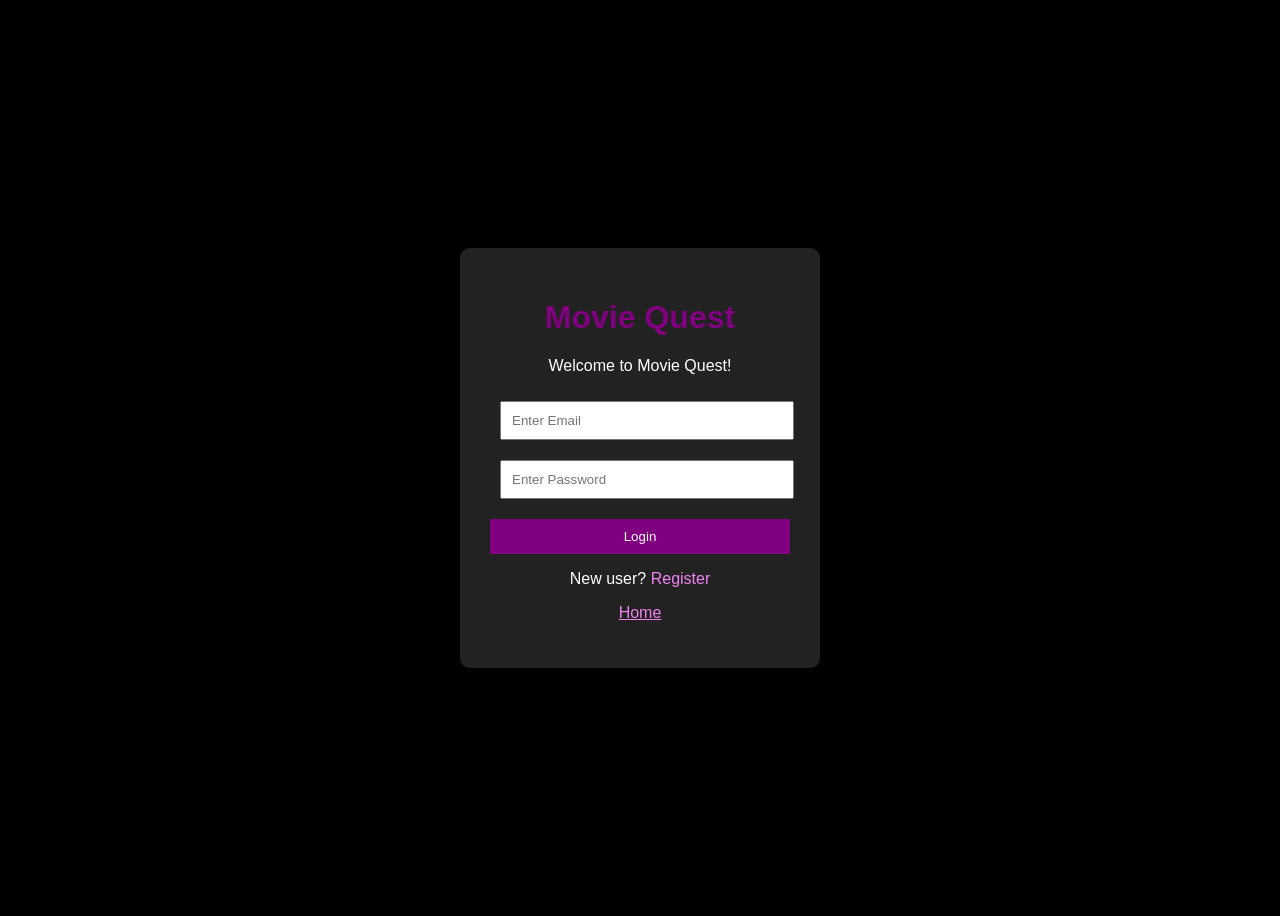
==== commit 557a3508: "Add home.html and update navigation links to point to home.html" ====
--- a/index.html
+++ b/index.html
@@ -1,203 +1,12 @@
 <!DOCTYPE html>
 <html lang="en">
-    <head>
-        <title>Movie Quest</title>
-        <style>
-            body{
-                background-color:black;
-                font-family:'Space Mono', monospace;
-            }
-            h1{
-                color:white;
-                text-align:left;
-            }
-            h2.ltheading{
-                color:white;
-                text-align:right;
-                margin-bottom:40px;
-            }
-            h2.rtheading{
-                color:white;
-                text-align:left;
-            }
-            p.b1{
-                color:white;
-                text-align:center;
-                font-size:30px;
-            }
-            .site-nav{
-                display:flex;
-                justify-content:flex-end;
-                gap:20px;
-                padding:12px 0;
-            }
-            .site-nav a{
-                color:lightblue;
-            }
-            div.content-row{
-                display:flex;
-                gap:20px;
-                margin-top:20px;
-            }
-            div.gallery{
-                flex:0 0 72%;
-                border:2px solid purple;
-                border-radius:10px;
-                padding:10px;
-                display:grid;
-                justify-content:space-between;
-                grid-template-columns: repeat(4, minmax(0, 1fr));
-                gap:10px;
-            }
-            div.imgg img{
-                flex:1;
-                min-width: 0;
-                display:block;
-                width:100%;
-                height:400px;
-                object-fit:cover;
-            }
-            p.cap{
-                color:white;
-            }
-            div.right-box{
-                flex:1;
-                border:2px solid purple;
-                border-radius:10px;
-                padding:10px;
-                color:white;
-            }
-            h3.he1{
-                font-size:25px;
-            }
-            p.p2{
-                font-size:18px;
-            }
-            p.p3{
-                text-align:right;
-                font-size:15px;
-            }
-            .book_button,
-            .movie-book-button{
-                display:inline-flex;
-                align-items:center;
-                justify-content:center;
-                padding:10px 20px;
-                border:1px solid #d9b8ff;
-                border-radius:10px;
-                background:linear-gradient(135deg, #9b4dff, #6412a3);
-                color:white;
-                font-family:'Space Mono', monospace;
-                font-size:16px;
-                font-weight:bold;
-                line-height:1.2;
-                text-decoration:none;
-                cursor:pointer;
-                transition:transform 0.18s ease, box-shadow 0.18s ease;
-            }
-            .book_button{
-                padding:14px 25px;
-                border-radius:12px;
-                font-size:25px;
-            }
-            .movie-book-button{
-                margin:0 0 8px;
-                padding:9px 15px;
-                border-radius:999px;
-                font-size:14px;
-            }
-            .book_button:hover,
-            .movie-book-button:hover{
-                transform:translateY(-2px);
-                box-shadow:0 6px 16px rgba(155, 77, 255, 0.45);
-            }
-            .book_button:focus-visible,
-            .movie-book-button:focus-visible{
-                outline:3px solid lightblue;
-                outline-offset:3px;
-            }
-        </style>
-    </head>
-    <body>
-        <script>
-            alert("Welcome to Movie Quest! New Users get 20% OFF on their first booking. Use Coupon Code: MOVIE20");
-        </script>
-        <nav class="site-nav">
-            <a href="home.html">Home</a>
-            <a href="login1.html">Login / Register</a>
-        </nav>
-        <h1>Movie Quest &#127916</h1>
-            <h2 class="ltheading">Stop searching, Start Watching...</h2>
-            <hr>
-        <div >
-            <p class="b1"><strong>Book Your Tickets Now!</strong></p>
-            <p style="text-align:center;"><a class="book_button" href="#movies">Choose a Movie</a></p>
-        </div>
-        <br>
-            <h2 class="rtheading" id="movies">Top Releases This Week</h2>
-        <div class="content-row">
-            <div class="gallery">
-                <div class="imgg">
-                    <img src="https://assets-in.bmscdn.com/iedb/movies/images/mobile/thumbnail/xlarge/drishyam-the-conclusion-et00477911-1793796057.jpg" alt="Drishyam 3" height="550px" width="300px">
-                    <p class="cap">Drishyam 3</p>
-                    <a class="movie-book-button" href="seat.html?movie=Drishyam%203">Book tickets</a>
-                </div>
-                <div class="imgg">
-                    <img src="https://m.media-amazon.com/images/M/MV5BOGZjZWI1NTItOGUwZC00YWZkLWIxZWEtNzE2ZTIxODdjNmZmXkEyXkFqcGc@._V1_.jpg"  alt="Resident Evil" height="550px" width="300px">
-                    <p class="cap">Resident Evil</p>
-                    <a class="movie-book-button" href="seat.html?movie=Resident%20Evil">Book tickets</a>
-                </div>
-                <div class="imgg">
-                    <img src="https://cdn.district.in/movies-assets/images/cinema/prahaar-2a5c7f90-cd0d-11f1-ba20-f5e917c74b6c.jpg" alt="Prahar" height="550px" width="300px">
-                    <p class="cap">Prahar</p>
-                    <a class="movie-book-button" href="seat.html?movie=Prahar">Book tickets</a>
-                </div>
-                <div class="imgg">
-                    <img src="https://encrypted-tbn0.gstatic.com/images?q=tbn:ANd9GcQwVEp-6lIqBrjhu79ZMDcza1Py_k2Z4IrqXfPVleaCbgkspsz5TF3MUHNl&s=10" alt="Street Fighter" height="550px" width="300px">
-                    <p class="cap">Street Fighter</p>
-                    <a class="movie-book-button" href="seat.html?movie=Street%20Fighter">Book tickets</a>
-                </div>
-                 <div class="imgg">
-                    <img src="avenger  doomsday.jpg" alt="Avenger:Doomsday" height="550px" width="300px"
-                    <p class="cap">Avenger:Doomsday</p>
-                    <a class="movie-book-button" href="seat.html?movie=Avenger%3ADoomsday">Book tickets</a>
-                </div>
-                <div class="imgg">
-                    <img src="images.jpg"  alt="Avenger:Endgame Encore" height="550px" width="300px">
-                    <p class="cap">Avenger:Endgame Encore</p>
-                    <a class="movie-book-button" href="seat.html?movie=Avenger%3AEndgame%20Encore">Book tickets</a>
-                </div>
-                <div class="imgg">
-                    <img src="Ramayana.jpg" alt="Ramayana" height="550px" width="300px">
-                    <p class="cap">Ramayana</p>
-                    <a class="movie-book-button" href="seat.html?movie=Ramayana">Book tickets</a>
-                </div>
-                <div class="imgg">
-                    <img src="Godzilla Minus Zero.jpg" alt="Godzilla Minus Kong" height="550px" width="300px">
-                    <p class="cap">Godzilla Minus Kong</p>
-                    <a class="movie-book-button" href="seat.html?movie=Godzilla%20Minus%20Kong">Book tickets</a>
-                </div>
-            </div>
-            <div class="right-box">
-                <h3 class="he1">Grab the best offers and deals!</h3>
-                <hr>
-                <p class="p2">20% OFF for 1st Time Users!</p>
-                <p class="p3">Coupon Code: MOVIE20</p>
-                <hr>
-                <p class="p2">Buy 1 Get 1 Free on Weekends!</p>
-                <p class="p3">Coupon Code: MOVIEWEEKEND</p>
-                <hr>
-                <p class="p2">Exclusive Discounts for Students!</p>
-                <p class="p3">Coupon Code: STUDENT20</p>
-                <hr>
-                <p class="p2">Refer a Friend and Earn Rewards!</p>
-                <p class="p3">Coupon Code: REFERFRIEND</p>
-                <hr>
-                <p class="p2">Special Offers on Combo Meals!</p>
-                <p class="p3">Coupon Code: COMBOMEAL</p>
-                <img src="https://cdn.drawception.com/drawings/720229/ZYVmLLDPmR.png" height="280px" width="300px" align="bottom">
-                <strong><p class="p2" style="text-align:center;">Enjoy!!</p></strong>
-            </div>
-        </div>
-    </body>
+<head>
+  <meta charset="UTF-8">
+  <meta name="viewport" content="width=device-width, initial-scale=1">
+  <meta http-equiv="refresh" content="0; url=login.html">
+  <title>Movie Quest Login</title>
+</head>
+<body>
+  <p>Opening login page. If you are not redirected, <a href="login.html">log in here</a>.</p>
+</body>
 </html>
